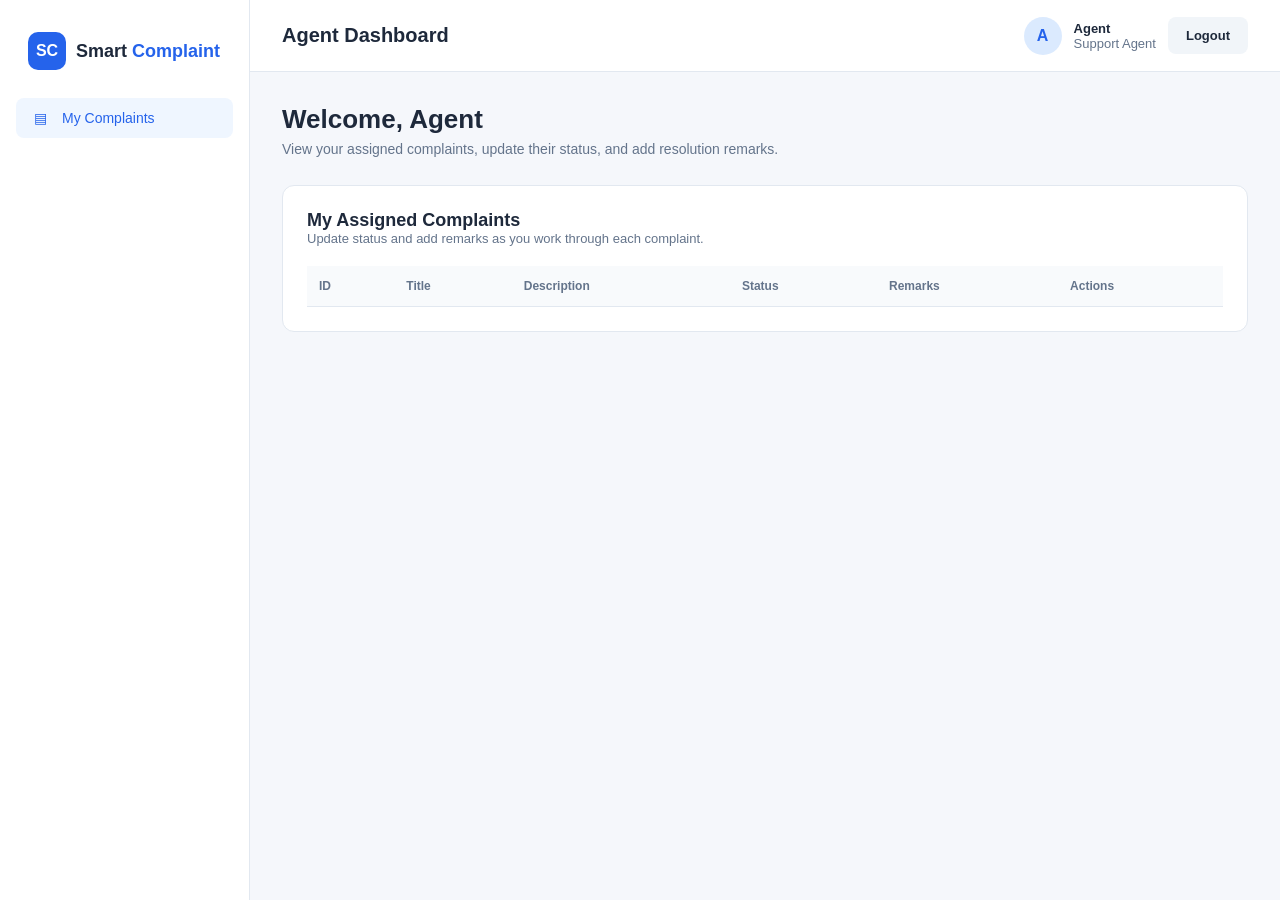
==== src/main/resources/static/agent.html @ f44b56f7 "Added password encryption, agent assignment feature, and admin dashboard updates" ====
<!DOCTYPE html>
<html lang="en">
<head>
    <meta charset="UTF-8">
    <meta name="viewport" content="width=device-width, initial-scale=1.0">
    <title>Agent Dashboard | Smart Complaint Portal</title>
    <link rel="stylesheet" href="style.css">
</head>
<body>

<div class="app-container">

    <!-- Sidebar -->
    <aside class="sidebar">
        <div class="logo">
            <div class="logo-icon">SC</div>
            <h2>Smart <span>Complaint</span></h2>
        </div>

        <ul class="nav-menu">
            <li><a href="#myComplaints" class="active"><span class="nav-icon">▤</span>My Complaints</a></li>
        </ul>
    </aside>

    <!-- Main Content -->
    <main class="main-content">

        <header class="top-header">
            <div class="page-title">Agent Dashboard</div>
            <div class="user-area">
                <div class="user-avatar">A</div>
                <div class="user-info">
                    <div class="user-name" id="agentName">Agent</div>
                    <div class="user-role">Support Agent</div>
                </div>
                <button type="button" id="logoutButton" class="btn btn-secondary">Logout</button>
            </div>
        </header>

        <section class="content">

            <div class="welcome-section">
                <h1>Welcome, Agent</h1>
                <p>View your assigned complaints, update their status, and add resolution remarks.</p>
            </div>

            <div class="card" id="myComplaints">
                <div class="card-header">
                    <div>
                        <h2>My Assigned Complaints</h2>
                        <p>Update status and add remarks as you work through each complaint.</p>
                    </div>
                </div>

                <div class="table-container">
                    <table class="complaint-table">
                        <thead>
                        <tr>
                            <th>ID</th>
                            <th>Title</th>
                            <th>Description</th>
                            <th>Status</th>
                            <th>Remarks</th>
                            <th>Actions</th>
                        </tr>
                        </thead>
                        <tbody id="agentComplaintsBody"></tbody>
                    </table>
                </div>

                <div id="agentMessage" class="message"></div>
            </div>

        </section>
    </main>
</div>

<script>

    const loggedInUser = JSON.parse(localStorage.getItem("loggedInUser"));

     <script>

    const loggedInUser = JSON.parse(localStorage.getItem("loggedInUser"));

    function authHeaders() {
        const token = localStorage.getItem("token");
        return {
            "Content-Type": "application/json",
            "Authorization": "Bearer " + token
        };
    }

    if (!loggedInUser || loggedInUser.role !== "AGENT") {
        window.location.href = "login.html";
    } else {
        document.getElementById("agentName").textContent = loggedInUser.name || "Agent";
    }

    // ... baaki code same rahega
    if (!loggedInUser || loggedInUser.role !== "AGENT") {
        window.location.href = "login.html";
    } else {
        document.getElementById("agentName").textContent = loggedInUser.name || "Agent";
    }

    async function loadMyComplaints() {
        const response = await fetch(`/api/agents/${loggedInUser.email}/complaints`, {
    headers: authHeaders()
});
        const complaints = await response.json();

        const tbody = document.getElementById("agentComplaintsBody");
        tbody.innerHTML = "";

        if (complaints.length === 0) {
            tbody.innerHTML = `<tr><td colspan="6" class="empty-state"><h3>No complaints assigned</h3></td></tr>`;
            return;
        }

        complaints.forEach(complaint => {
            const row = document.createElement("tr");
            row.innerHTML = `
                <td>#${complaint.id}</td>
                <td>${complaint.title || "Untitled"}</td>
                <td>${complaint.description || ""}</td>
                <td>
                    <select id="statusSelect-${complaint.id}" class="form-control">
                        <option value="PENDING" ${complaint.status === "PENDING" ? "selected" : ""}>Pending</option>
                        <option value="IN_PROGRESS" ${complaint.status === "IN_PROGRESS" ? "selected" : ""}>In Progress</option>
                        <option value="RESOLVED" ${complaint.status === "RESOLVED" ? "selected" : ""}>Resolved</option>
                        <option value="CLOSED" ${complaint.status === "CLOSED" ? "selected" : ""}>Closed</option>
                    </select>
                    <button class="btn btn-primary" style="margin-top:8px;" onclick="updateStatus(${complaint.id})">Update</button>
                </td>
                <td>
                    <textarea id="remarksInput-${complaint.id}" class="form-control" placeholder="Add remarks">${complaint.remarks || ""}</textarea>
                    <button class="btn btn-secondary" style="margin-top:8px;" onclick="saveRemarks(${complaint.id})">Save Remarks</button>
                </td>
                <td>
                    <button class="btn btn-primary" onclick="closeComplaint(${complaint.id})">Close</button>
                </td>
            `;
            tbody.appendChild(row);
        });
    }

    function showAgentMessage(text, type) {
        const el = document.getElementById("agentMessage");
        el.textContent = text;
        el.className = `message ${type}`;
        setTimeout(() => {
            el.className = "message";
            el.textContent = "";
        }, 3000);
    }

    async function updateStatus(complaintId) {
        const select = document.getElementById(`statusSelect-${complaintId}`);
        const status = select.value;

        try {
            const response = await fetch(`/api/agents/complaints/${complaintId}/status`, {
    method: "PUT",
    headers: authHeaders(),
    body: JSON.stringify({ status: status })
});

            if (!response.ok) throw new Error();

            showAgentMessage(`Complaint #${complaintId} status updated.`, "success");
            loadMyComplaints();

        } catch (error) {
            showAgentMessage("Unable to update status.", "error");
        }
    }

    async function saveRemarks(complaintId) {
        const textarea = document.getElementById(`remarksInput-${complaintId}`);
        const remarks = textarea.value;

        try {
            const response = await fetch(`/api/agents/complaints/${complaintId}/remarks`, {
    method: "PUT",
    headers: authHeaders(),
    body: JSON.stringify({ remarks: remarks })
});

            if (!response.ok) throw new Error();

            showAgentMessage(`Remarks saved for complaint #${complaintId}.`, "success");

        } catch (error) {
            showAgentMessage("Unable to save remarks.", "error");
        }
    }

    async function closeComplaint(complaintId) {
        if (!confirm("Close this complaint?")) return;

        try {
            const response = await fetch(`/api/agents/complaints/${complaintId}/close`, {
    method: "PUT",
    headers: authHeaders()
});

            if (!response.ok) throw new Error();

            showAgentMessage(`Complaint #${complaintId} closed.`, "success");
            loadMyComplaints();

        } catch (error) {
            showAgentMessage("Unable to close complaint.", "error");
        }
    }

    document.getElementById("logoutButton").addEventListener("click", () => {
        localStorage.removeItem("loggedInUser");
        window.location.href = "login.html";
    });

    loadMyComplaints();

</script>

</body>
</html>
---- src/main/resources/static/style.css ----
/* ================================
   Smart Complaint Portal
   Global Styles
================================ */

* {
    margin: 0;
    padding: 0;
    box-sizing: border-box;
}

:root {
    --primary: #2563eb;
    --primary-dark: #1d4ed8;
    --background: #f5f7fb;
    --white: #ffffff;
    --text-dark: #1e293b;
    --text-light: #64748b;
    --border: #e2e8f0;
    --success: #16a34a;
    --warning: #d97706;
    --danger: #dc2626;
}

body {
    font-family: "Segoe UI", Arial, sans-serif;
    background: var(--background);
    color: var(--text-dark);
    min-height: 100vh;
}

/* ================================
   Main Layout
================================ */

.app-container {
    display: flex;
    min-height: 100vh;
}

/* ================================
   Sidebar
================================ */

.sidebar {
    width: 250px;
    background: var(--white);
    border-right: 1px solid var(--border);
    padding: 24px 16px;
    position: fixed;
    left: 0;
    top: 0;
    bottom: 0;
}

.logo {
    display: flex;
    align-items: center;
    gap: 10px;
    padding: 8px 12px 28px;
}

.logo-icon {
    width: 38px;
    height: 38px;
    background: var(--primary);
    color: white;
    border-radius: 10px;
    display: flex;
    align-items: center;
    justify-content: center;
    font-weight: 700;
}

.logo h2 {
    font-size: 18px;
}

.logo span {
    color: var(--primary);
}

.nav-menu {
    list-style: none;
}

.nav-menu li {
    margin-bottom: 6px;
}

.nav-menu a {
    display: flex;
    align-items: center;
    gap: 12px;
    padding: 12px 14px;
    color: var(--text-light);
    text-decoration: none;
    border-radius: 8px;
    font-size: 14px;
    transition: 0.2s;
}

.nav-menu a:hover,
.nav-menu a.active {
    background: #eff6ff;
    color: var(--primary);
}

.nav-icon {
    width: 20px;
    text-align: center;
}

/* ================================
   Main Content
================================ */

.main-content {
    margin-left: 250px;
    width: calc(100% - 250px);
}

/* ================================
   Top Header
================================ */

.top-header {
    height: 72px;
    background: var(--white);
    border-bottom: 1px solid var(--border);
    display: flex;
    align-items: center;
    justify-content: space-between;
    padding: 0 32px;
}

.page-title {
    font-size: 20px;
    font-weight: 600;
}

.user-area {
    display: flex;
    align-items: center;
    gap: 12px;
}

.user-avatar {
    width: 38px;
    height: 38px;
    background: #dbeafe;
    color: var(--primary);
    border-radius: 50%;
    display: flex;
    align-items: center;
    justify-content: center;
    font-weight: 600;
}

.user-info {
    font-size: 13px;
}

.user-name {
    font-weight: 600;
}

.user-role {
    color: var(--text-light);
}

/* ================================
   Dashboard Content
================================ */

.content {
    padding: 32px;
}

.welcome-section {
    margin-bottom: 28px;
}

.welcome-section h1 {
    font-size: 26px;
    margin-bottom: 6px;
}

.welcome-section p {
    color: var(--text-light);
    font-size: 14px;
}

/* ================================
   Statistics Cards
================================ */

.stats-grid {
    display: grid;
    grid-template-columns: repeat(3, 1fr);
    gap: 20px;
    margin-bottom: 30px;
}

.stat-card {
    background: var(--white);
    border: 1px solid var(--border);
    border-radius: 12px;
    padding: 22px;
}

.stat-card-header {
    display: flex;
    justify-content: space-between;
    align-items: center;
    margin-bottom: 14px;
}

.stat-title {
    color: var(--text-light);
    font-size: 13px;
}

.stat-icon {
    width: 38px;
    height: 38px;
    border-radius: 9px;
    display: flex;
    align-items: center;
    justify-content: center;
    background: #eff6ff;
    color: var(--primary);
}

.stat-value {
    font-size: 28px;
    font-weight: 700;
}

/* ================================
   Cards
================================ */

.card {
    background: var(--white);
    border: 1px solid var(--border);
    border-radius: 12px;
    padding: 24px;
}

.card-header {
    display: flex;
    justify-content: space-between;
    align-items: center;
    margin-bottom: 20px;
}

.card-header h2 {
    font-size: 18px;
}

.card-header p {
    color: var(--text-light);
    font-size: 13px;
}

/* ================================
   Complaint Table
================================ */

.table-container {
    overflow-x: auto;
}

.complaint-table {
    width: 100%;
    border-collapse: collapse;
}

.complaint-table th {
    text-align: left;
    padding: 13px 12px;
    background: #f8fafc;
    color: var(--text-light);
    font-size: 12px;
    font-weight: 600;
    border-bottom: 1px solid var(--border);
}

.complaint-table td {
    padding: 15px 12px;
    border-bottom: 1px solid var(--border);
    font-size: 13px;
}

.complaint-table tr:last-child td {
    border-bottom: none;
}

/* ================================
   Status Badges
================================ */

.status-badge {
    display: inline-block;
    padding: 5px 10px;
    border-radius: 20px;
    font-size: 11px;
    font-weight: 600;
}

.status-open {
    background: #fee2e2;
    color: var(--danger);
}

.status-progress {
    background: #fef3c7;
    color: var(--warning);
}

.status-resolved {
    background: #dcfce7;
    color: var(--success);
}

.status-closed {
    background: #e2e8f0;
    color: #475569;
}

/* ================================
   Complaint Form
================================ */

.form-card {
    max-width: 800px;
}

.form-group {
    margin-bottom: 20px;
}

.form-group label {
    display: block;
    font-size: 13px;
    font-weight: 600;
    margin-bottom: 8px;
}

.form-control {
    width: 100%;
    padding: 12px 14px;
    border: 1px solid var(--border);
    border-radius: 8px;
    outline: none;
    font-size: 14px;
    font-family: inherit;
    background: white;
    transition: 0.2s;
}

.form-control:focus {
    border-color: var(--primary);
    box-shadow: 0 0 0 3px #dbeafe;
}

textarea.form-control {
    min-height: 130px;
    resize: vertical;
}

select.form-control {
    cursor: pointer;
}

/* ================================
   Buttons
================================ */

.btn {
    border: none;
    border-radius: 8px;
    padding: 11px 18px;
    font-size: 13px;
    font-weight: 600;
    cursor: pointer;
    transition: 0.2s;
}

.btn-primary {
    background: var(--primary);
    color: white;
}

.btn-primary:hover {
    background: var(--primary-dark);
}

.btn-secondary {
    background: #f1f5f9;
    color: var(--text-dark);
}

.btn-secondary:hover {
    background: #e2e8f0;
}

/* ================================
   Message
================================ */

.message {
    margin-top: 16px;
    padding: 12px 14px;
    border-radius: 8px;
    font-size: 13px;
    display: none;
}

.message.success {
    display: block;
    background: #dcfce7;
    color: #166534;
}

.message.error {
    display: block;
    background: #fee2e2;
    color: #991b1b;
}

/* ================================
   Empty State
================================ */

.empty-state {
    text-align: center;
    padding: 40px 20px;
    color: var(--text-light);
}

.empty-state h3 {
    margin-bottom: 6px;
    color: var(--text-dark);
}

/* ================================
   Responsive Design
================================ */

@media (max-width: 900px) {

    .sidebar {
        width: 210px;
    }

    .main-content {
        margin-left: 210px;
        width: calc(100% - 210px);
    }

    .stats-grid {
        grid-template-columns: 1fr;
    }
}

@media (max-width: 700px) {

    .sidebar {
        display: none;
    }

    .main-content {
        margin-left: 0;
        width: 100%;
    }

    .content {
        padding: 20px;
    }

    .top-header {
        padding: 0 20px;
    }

    .user-info {
        display: none;
    }
}
/* =================================
   Authentication Pages
================================= */

.auth-container {
    min-height: 100vh;
    display: flex;
    align-items: center;
    justify-content: center;
    padding: 30px;
    background: var(--background);
}

.auth-card {
    width: 100%;
    max-width: 460px;
    background: var(--white);
    border: 1px solid var(--border);
    border-radius: 16px;
    padding: 36px;
    box-shadow: 0 10px 30px rgba(15, 23, 42, 0.08);
}

.auth-header {
    text-align: center;
    margin-bottom: 28px;
}

.auth-header .logo-icon {
    margin: 0 auto 16px;
}

.auth-header h1 {
    font-size: 26px;
    margin-bottom: 8px;
}

.auth-header p {
    color: var(--text-light);
    font-size: 14px;
    line-height: 1.5;
}

.auth-button {
    width: 100%;
    margin-top: 4px;
}

.auth-footer {
    text-align: center;
    margin-top: 22px;
    padding-top: 20px;
    border-top: 1px solid var(--border);
    font-size: 13px;
    color: var(--text-light);
}

.auth-footer a {
    color: var(--primary);
    font-weight: 600;
    text-decoration: none;
    margin-left: 5px;
}

.auth-footer a:hover {
    text-decoration: underline;
}

@media (max-width: 500px) {

    .auth-container {
        padding: 20px;
    }

    .auth-card {
        padding: 26px 20px;
    }

    .auth-header h1 {
        font-size: 23px;
    }
}
}
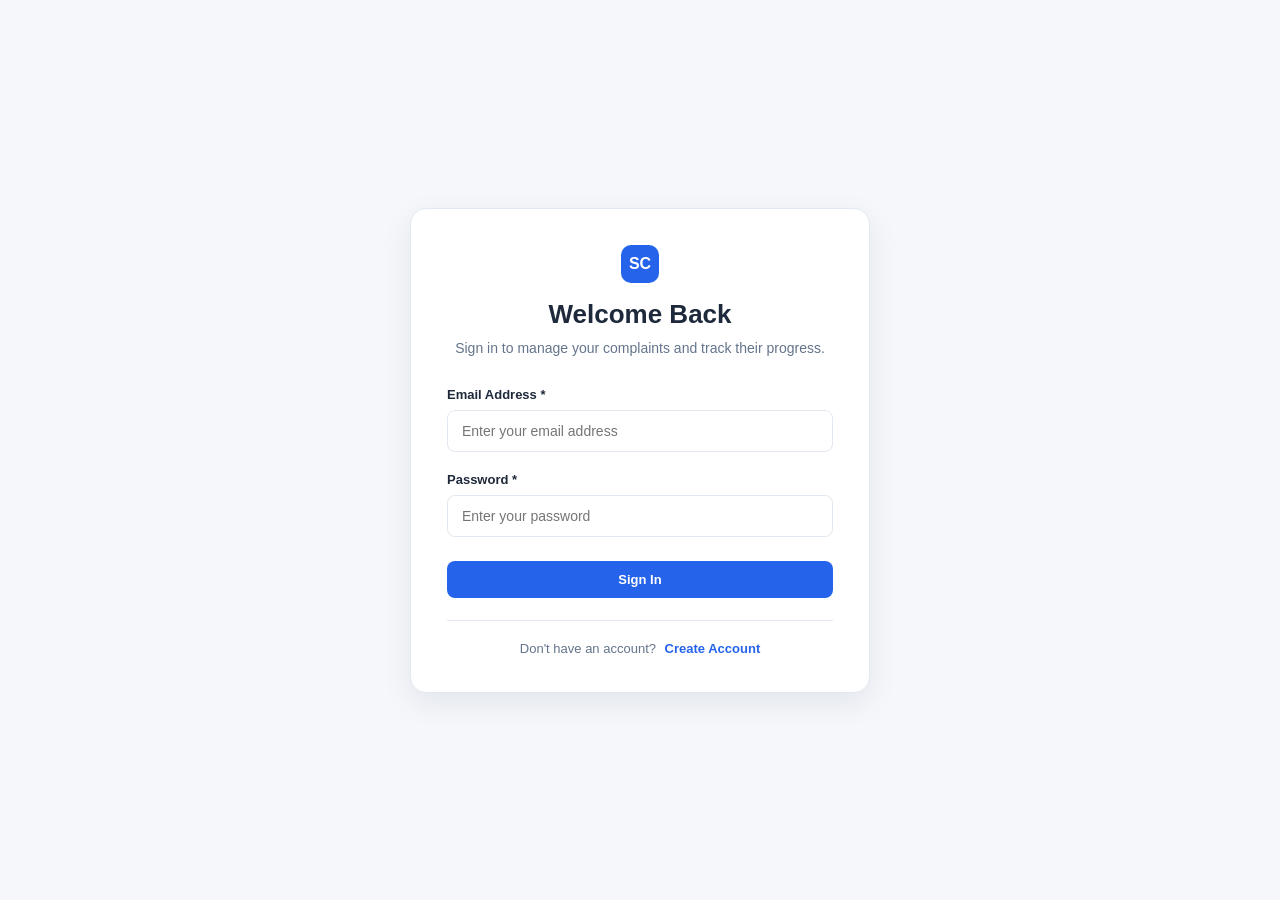
==== commit 582926f6: "Fixed agent dashboard bug and added Add Agent feature in admin panel" ====
--- a/src/main/resources/static/agent.html
+++ b/src/main/resources/static/agent.html
@@ -76,10 +76,6 @@
 </div>
 
 <script>
-
-    const loggedInUser = JSON.parse(localStorage.getItem("loggedInUser"));
-
-     <script>
 
     const loggedInUser = JSON.parse(localStorage.getItem("loggedInUser"));
 
